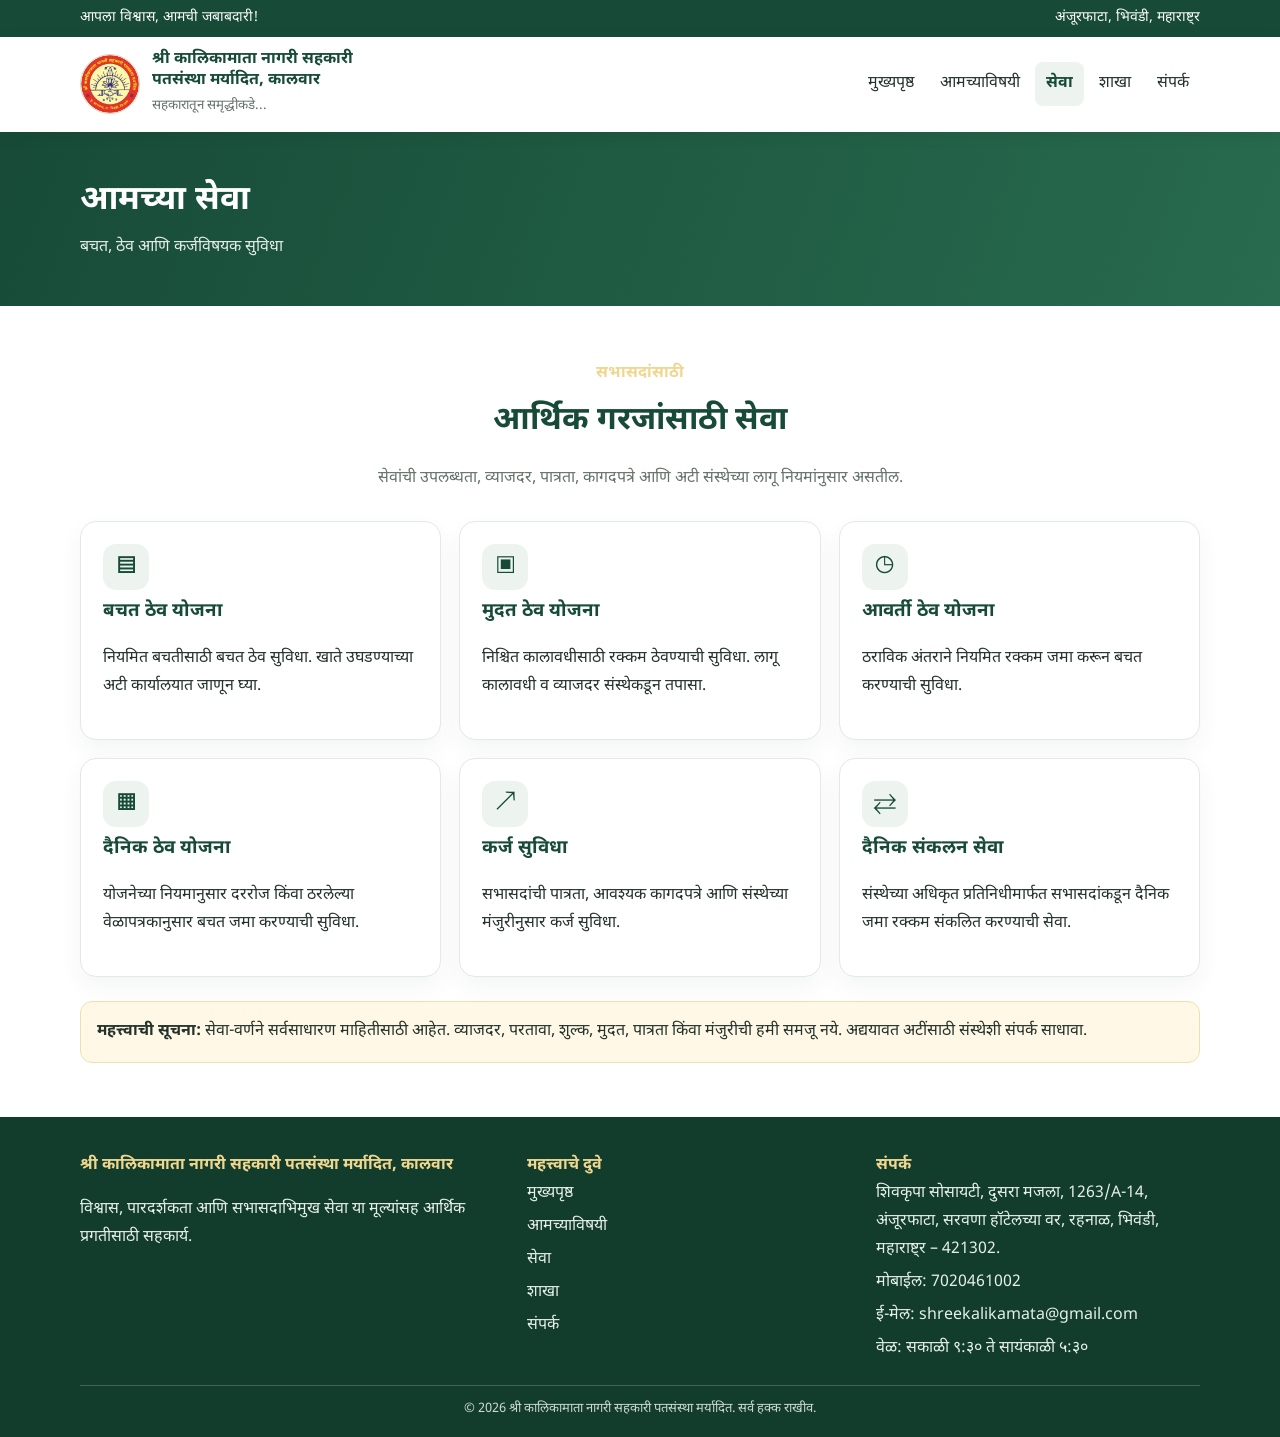
==== services.html @ c7e083fd "Add files via upload" ====
<!doctype html><html lang="mr"><head><meta charset="utf-8"><meta name="viewport" content="width=device-width,initial-scale=1"><meta name="description" content="श्री कालिकामाता नागरी सहकारी पतसंस्था मर्यादित, कालवार"><title>सेवा | श्री कालिकामाता नागरी सहकारी पतसंस्था</title><link rel="preconnect" href="https://fonts.googleapis.com"><link href="https://fonts.googleapis.com/css2?family=Noto+Sans+Devanagari:wght@400;500;600;700;800&display=swap" rel="stylesheet"><link rel="stylesheet" href="style.css"></head><body>
<div class="top"><div class="container"><span>आपला विश्वास, आमची जबाबदारी!</span><span>अंजूरफाटा, भिवंडी, महाराष्ट्र</span></div></div>
<header><div class="container navwrap"><a class="brand" href="index.html"><img class="logo" src="logo.png" alt="संस्थेचा अधिकृत लोगो"><span><strong>श्री कालिकामाता नागरी सहकारी<br>पतसंस्था मर्यादित, कालवार</strong><small>सहकारातून समृद्धीकडे...</small></span></a><button class="menu" onclick="document.querySelector('nav').classList.toggle('open')">☰ मेनू</button><nav><a class="" href="index.html">मुख्यपृष्ठ</a><a class="" href="about.html">आमच्याविषयी</a><a class="active" href="services.html">सेवा</a><a class="" href="branches.html">शाखा</a><a class="" href="contact.html">संपर्क</a></nav></div></header>

<main><section class="pagehead"><div class="container"><h1>आमच्या सेवा</h1><p>बचत, ठेव आणि कर्जविषयक सुविधा</p></div></section><section><div class="container"><div class="heading"><div class="gold">सभासदांसाठी</div><h2>आर्थिक गरजांसाठी सेवा</h2><p>सेवांची उपलब्धता, व्याजदर, पात्रता, कागदपत्रे आणि अटी संस्थेच्या लागू नियमांनुसार असतील.</p></div><div id="public-services" class="grid">
<div class="card"><div class="ico">▤</div><h3>बचत ठेव योजना</h3><p>नियमित बचतीसाठी बचत ठेव सुविधा. खाते उघडण्याच्या अटी कार्यालयात जाणून घ्या.</p></div>
<div class="card"><div class="ico">▣</div><h3>मुदत ठेव योजना</h3><p>निश्चित कालावधीसाठी रक्कम ठेवण्याची सुविधा. लागू कालावधी व व्याजदर संस्थेकडून तपासा.</p></div>
<div class="card"><div class="ico">◷</div><h3>आवर्ती ठेव योजना</h3><p>ठराविक अंतराने नियमित रक्कम जमा करून बचत करण्याची सुविधा.</p></div>
<div class="card"><div class="ico">▦</div><h3>दैनिक ठेव योजना</h3><p>योजनेच्या नियमानुसार दररोज किंवा ठरलेल्या वेळापत्रकानुसार बचत जमा करण्याची सुविधा.</p></div>
<div class="card"><div class="ico">↗</div><h3>कर्ज सुविधा</h3><p>सभासदांची पात्रता, आवश्यक कागदपत्रे आणि संस्थेच्या मंजुरीनुसार कर्ज सुविधा.</p></div>
<div class="card"><div class="ico">⇄</div><h3>दैनिक संकलन सेवा</h3><p>संस्थेच्या अधिकृत प्रतिनिधीमार्फत सभासदांकडून दैनिक जमा रक्कम संकलित करण्याची सेवा.</p></div>
</div><div class="notice" style="margin-top:24px"><b>महत्त्वाची सूचना:</b> सेवा-वर्णने सर्वसाधारण माहितीसाठी आहेत. व्याजदर, परतावा, शुल्क, मुदत, पात्रता किंवा मंजुरीची हमी समजू नये. अद्ययावत अटींसाठी संस्थेशी संपर्क साधावा.</div></div></section></main><script src="site-data.js"></script>
<footer><div class="container"><div class="footgrid"><div><div class="ftitle">श्री कालिकामाता नागरी सहकारी पतसंस्था मर्यादित, कालवार</div><p>विश्वास, पारदर्शकता आणि सभासदाभिमुख सेवा या मूल्यांसह आर्थिक प्रगतीसाठी सहकार्य.</p></div><div><div class="ftitle">महत्त्वाचे दुवे</div><div class="flinks"><a href="index.html">मुख्यपृष्ठ</a><a href="about.html">आमच्याविषयी</a><a href="services.html">सेवा</a><a href="branches.html">शाखा</a><a href="contact.html">संपर्क</a></div></div><div><div class="ftitle">संपर्क</div><div class="flinks"><span>शिवकृपा सोसायटी, दुसरा मजला, 1263/A-14, अंजूरफाटा, सरवणा हॉटेलच्या वर, रहनाळ, भिवंडी, महाराष्ट्र – 421302.</span><a href="tel:7020461002">मोबाईल: 7020461002</a><a href="mailto:shreekalikamata@gmail.com">ई-मेल: shreekalikamata@gmail.com</a><span>वेळ: सकाळी ९:३० ते सायंकाळी ५:३०</span></div></div></div><div class="copyright">© <span id="yr"></span> श्री कालिकामाता नागरी सहकारी पतसंस्था मर्यादित. सर्व हक्क राखीव.</div></div></footer><script>document.getElementById('yr').textContent=new Date().getFullYear()</script></body></html>
---- style.css ----
:root{--g:#174b38;--g2:#286b4e;--gold:#c9a54a;--ink:#24332b;--muted:#65736b;--line:#e3e9e4;--soft:#f5f7f2}
*{box-sizing:border-box}body{margin:0;font-family:'Noto Sans Devanagari',Arial,sans-serif;color:var(--ink);line-height:1.75}a{color:inherit;text-decoration:none}.container{width:min(1120px,92%);margin:auto}
.top{background:var(--g);color:#fff;padding:6px 0;font-size:14px}.top .container{display:flex;justify-content:space-between;gap:10px;flex-wrap:wrap}
header{position:sticky;top:0;background:#fff;z-index:5;box-shadow:0 3px 16px #0001}.navwrap{display:flex;align-items:center;justify-content:space-between;gap:15px;padding:12px 0}.brand{display:flex;align-items:center;gap:12px}.logo{width:60px;height:60px;object-fit:contain;border-radius:50%;border:1px solid #e7d69d;background:#fff}.brand strong{color:var(--g);line-height:1.35;display:block}.brand small{color:var(--muted)}nav{display:flex;gap:4px;flex-wrap:wrap}nav a{padding:8px 11px;border-radius:8px}nav a:hover,nav a.active{background:#edf4ef;color:var(--g);font-weight:bold}.menu{display:none;padding:8px 12px;background:white;border:1px solid var(--line);border-radius:8px}
.hero{background:linear-gradient(115deg,#123d2c,#2c7654);color:white;padding:70px 0}.hero-grid{display:grid;grid-template-columns:1.4fr .6fr;gap:30px;align-items:center}.hero h1{font-size:clamp(2rem,4.5vw,3.4rem);line-height:1.3;margin:8px 0}.hero p{color:#e2eee6;max-width:680px}.gold{color:#f0d78f;font-weight:bold}.hero-box{border:1px solid #ffffff55;background:#ffffff13;border-radius:22px;padding:28px;text-align:center}.symbol{font-size:4rem;color:#f0d78f}.btn{display:inline-block;background:var(--gold);color:#203b2b;padding:10px 18px;border-radius:9px;font-weight:bold;margin:8px 8px 0 0}.btn.alt{background:transparent;color:white;border:1px solid #ffffff88}
.pagehead{background:linear-gradient(110deg,var(--g),var(--g2));color:white;padding:40px 0}.pagehead h1{margin:0;font-size:2.1rem}.pagehead p{margin:4px 0;color:#e4eee7}
section{padding:54px 0}.soft{background:var(--soft)}.heading{text-align:center;max-width:720px;margin:0 auto 28px}.heading h2{color:var(--g);margin:5px 0;font-size:2rem}.heading p,.muted{color:var(--muted)}.grid{display:grid;grid-template-columns:repeat(3,1fr);gap:18px}.card{border:1px solid var(--line);border-radius:16px;padding:22px;box-shadow:0 10px 25px #123d2c0d;background:white}.card h3{color:var(--g);margin:6px 0}.ico{width:46px;height:46px;border-radius:13px;background:#edf4ef;color:var(--g);display:grid;place-items:center;font-size:1.5rem}.split{display:grid;grid-template-columns:1fr 1fr;gap:30px;align-items:center}.highlight{background:#f3f7f2;border-left:4px solid var(--gold);padding:22px;border-radius:0 12px 12px 0}.highlight h3{color:var(--g);margin-top:0}.notice{background:#fff8e6;border:1px solid #efdfb4;border-radius:12px;padding:16px}.info{display:grid;gap:13px}.info div{padding-bottom:10px;border-bottom:1px solid var(--line)}.info b{color:var(--g)}.form{display:grid;gap:12px}.form input,.form textarea{width:100%;padding:12px;border:1px solid #d7e0d8;border-radius:8px;font:inherit}.form textarea{min-height:110px}.form button{border:0;cursor:pointer;font:inherit}
footer{background:#123d2c;color:#e5efe8;padding:35px 0 16px}.footgrid{display:grid;grid-template-columns:1.3fr 1fr 1fr;gap:25px}.ftitle{color:#f0d78f;font-weight:bold}.flinks{display:grid;gap:5px}.copyright{text-align:center;border-top:1px solid #ffffff33;margin-top:22px;padding-top:12px;font-size:13px;color:#cbd9d0}
@media(max-width:800px){.hero-grid,.split{grid-template-columns:1fr}.grid{grid-template-columns:repeat(2,1fr)}.footgrid{grid-template-columns:1fr 1fr}}
@media(max-width:620px){.menu{display:block}nav{display:none;width:100%;flex-direction:column}nav.open{display:flex}.navwrap{flex-wrap:wrap}.brand strong{font-size:14px}.logo{width:50px;height:50px}.hero{padding:48px 0}.grid,.footgrid{grid-template-columns:1fr}section{padding:40px 0}}


.admin-wrap{display:grid;grid-template-columns:230px 1fr;gap:22px;padding:30px 0 55px}
.admin-side{background:#f2f6f2;border-radius:14px;padding:16px;height:max-content;position:sticky;top:100px}
.admin-side button{display:block;width:100%;text-align:left;padding:10px;border:0;background:transparent;border-radius:8px;font:inherit;cursor:pointer;color:var(--ink)}
.admin-side button.active,.admin-side button:hover{background:white;color:var(--g);font-weight:bold}
.admin-main{min-width:0}.admin-panel{display:none}.admin-panel.active{display:block}
.admin-form{display:grid;gap:10px;max-width:720px}.admin-form input,.admin-form textarea{width:100%;padding:11px;border:1px solid #d7e0d8;border-radius:8px;font:inherit}.admin-form textarea{min-height:90px}
.admin-actions{display:flex;gap:8px;flex-wrap:wrap}.btn.secondary{background:#e9efea;color:var(--g)}.item-row{display:flex;justify-content:space-between;align-items:flex-start;gap:12px;padding:14px;border:1px solid var(--line);border-radius:12px;margin:10px 0;background:white}.item-row p{margin:3px 0;color:var(--muted)}.item-row button{border:0;background:#fbecec;color:#9c2828;border-radius:7px;padding:7px 10px;cursor:pointer}
.status{padding:12px;border-radius:10px;background:#edf4ef;color:var(--g);margin:12px 0}.warning{background:#fff8e6;color:#6b5418;border:1px solid #efdfb4;padding:14px;border-radius:10px}
@media(max-width:760px){.admin-wrap{grid-template-columns:1fr}.admin-side{position:static;display:grid;grid-template-columns:repeat(2,1fr)}.item-row{flex-direction:column}}
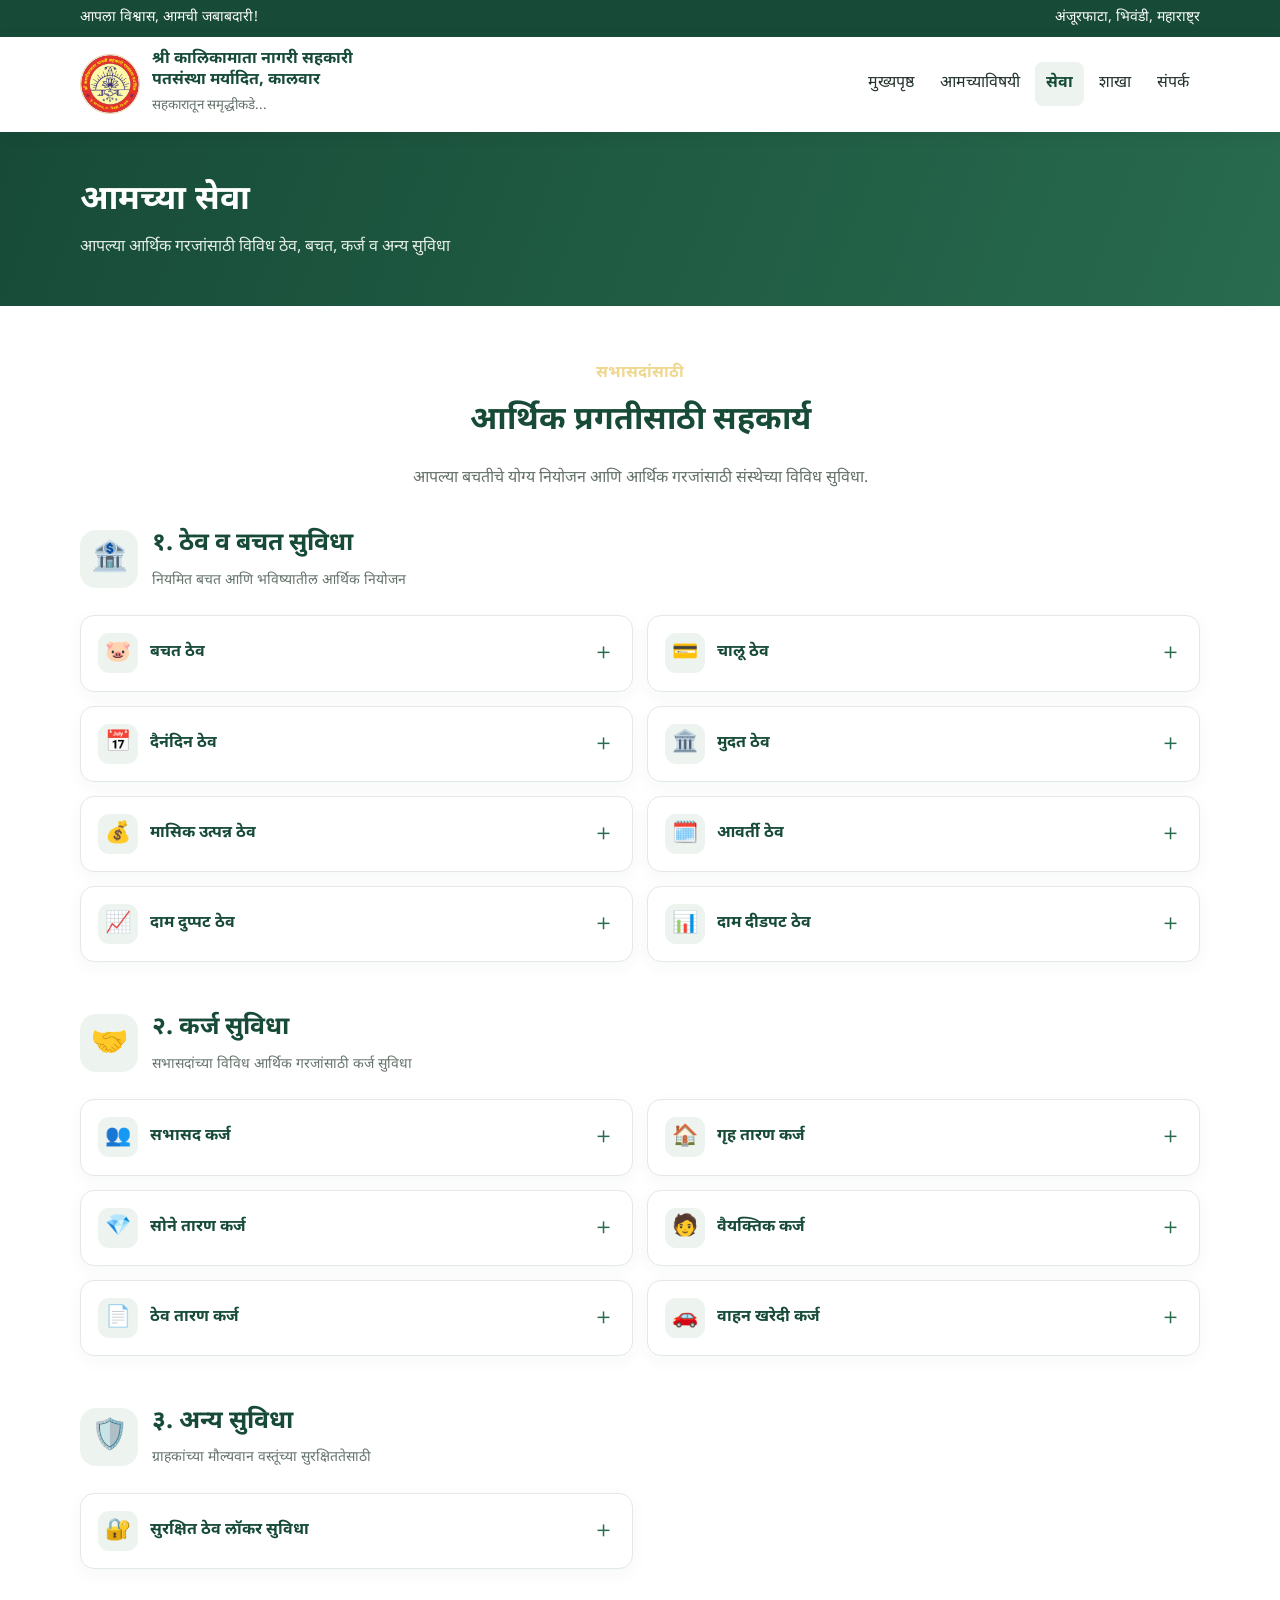
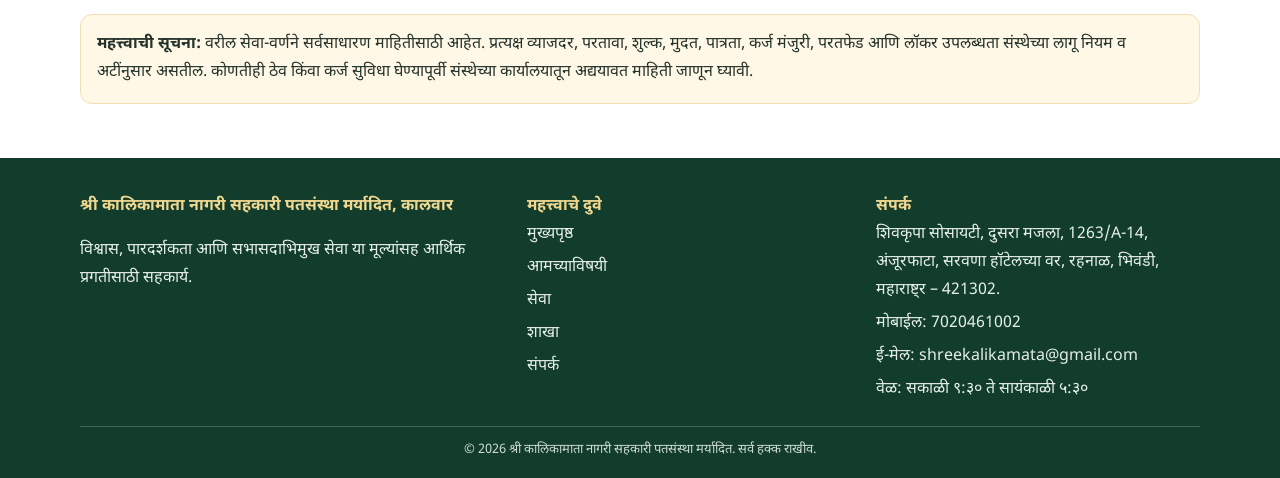
==== commit 7e22d705: "Update print statement from 'Hello' to 'Goodbye'" ====
--- a/services.html
+++ b/services.html
@@ -1,13 +1,286 @@
-<!doctype html><html lang="mr"><head><meta charset="utf-8"><meta name="viewport" content="width=device-width,initial-scale=1"><meta name="description" content="श्री कालिकामाता नागरी सहकारी पतसंस्था मर्यादित, कालवार"><title>सेवा | श्री कालिकामाता नागरी सहकारी पतसंस्था</title><link rel="preconnect" href="https://fonts.googleapis.com"><link href="https://fonts.googleapis.com/css2?family=Noto+Sans+Devanagari:wght@400;500;600;700;800&display=swap" rel="stylesheet"><link rel="stylesheet" href="style.css"></head><body>
-<div class="top"><div class="container"><span>आपला विश्वास, आमची जबाबदारी!</span><span>अंजूरफाटा, भिवंडी, महाराष्ट्र</span></div></div>
-<header><div class="container navwrap"><a class="brand" href="index.html"><img class="logo" src="logo.png" alt="संस्थेचा अधिकृत लोगो"><span><strong>श्री कालिकामाता नागरी सहकारी<br>पतसंस्था मर्यादित, कालवार</strong><small>सहकारातून समृद्धीकडे...</small></span></a><button class="menu" onclick="document.querySelector('nav').classList.toggle('open')">☰ मेनू</button><nav><a class="" href="index.html">मुख्यपृष्ठ</a><a class="" href="about.html">आमच्याविषयी</a><a class="active" href="services.html">सेवा</a><a class="" href="branches.html">शाखा</a><a class="" href="contact.html">संपर्क</a></nav></div></header>
-
-<main><section class="pagehead"><div class="container"><h1>आमच्या सेवा</h1><p>बचत, ठेव आणि कर्जविषयक सुविधा</p></div></section><section><div class="container"><div class="heading"><div class="gold">सभासदांसाठी</div><h2>आर्थिक गरजांसाठी सेवा</h2><p>सेवांची उपलब्धता, व्याजदर, पात्रता, कागदपत्रे आणि अटी संस्थेच्या लागू नियमांनुसार असतील.</p></div><div id="public-services" class="grid">
-<div class="card"><div class="ico">▤</div><h3>बचत ठेव योजना</h3><p>नियमित बचतीसाठी बचत ठेव सुविधा. खाते उघडण्याच्या अटी कार्यालयात जाणून घ्या.</p></div>
-<div class="card"><div class="ico">▣</div><h3>मुदत ठेव योजना</h3><p>निश्चित कालावधीसाठी रक्कम ठेवण्याची सुविधा. लागू कालावधी व व्याजदर संस्थेकडून तपासा.</p></div>
-<div class="card"><div class="ico">◷</div><h3>आवर्ती ठेव योजना</h3><p>ठराविक अंतराने नियमित रक्कम जमा करून बचत करण्याची सुविधा.</p></div>
-<div class="card"><div class="ico">▦</div><h3>दैनिक ठेव योजना</h3><p>योजनेच्या नियमानुसार दररोज किंवा ठरलेल्या वेळापत्रकानुसार बचत जमा करण्याची सुविधा.</p></div>
-<div class="card"><div class="ico">↗</div><h3>कर्ज सुविधा</h3><p>सभासदांची पात्रता, आवश्यक कागदपत्रे आणि संस्थेच्या मंजुरीनुसार कर्ज सुविधा.</p></div>
-<div class="card"><div class="ico">⇄</div><h3>दैनिक संकलन सेवा</h3><p>संस्थेच्या अधिकृत प्रतिनिधीमार्फत सभासदांकडून दैनिक जमा रक्कम संकलित करण्याची सेवा.</p></div>
-</div><div class="notice" style="margin-top:24px"><b>महत्त्वाची सूचना:</b> सेवा-वर्णने सर्वसाधारण माहितीसाठी आहेत. व्याजदर, परतावा, शुल्क, मुदत, पात्रता किंवा मंजुरीची हमी समजू नये. अद्ययावत अटींसाठी संस्थेशी संपर्क साधावा.</div></div></section></main><script src="site-data.js"></script>
-<footer><div class="container"><div class="footgrid"><div><div class="ftitle">श्री कालिकामाता नागरी सहकारी पतसंस्था मर्यादित, कालवार</div><p>विश्वास, पारदर्शकता आणि सभासदाभिमुख सेवा या मूल्यांसह आर्थिक प्रगतीसाठी सहकार्य.</p></div><div><div class="ftitle">महत्त्वाचे दुवे</div><div class="flinks"><a href="index.html">मुख्यपृष्ठ</a><a href="about.html">आमच्याविषयी</a><a href="services.html">सेवा</a><a href="branches.html">शाखा</a><a href="contact.html">संपर्क</a></div></div><div><div class="ftitle">संपर्क</div><div class="flinks"><span>शिवकृपा सोसायटी, दुसरा मजला, 1263/A-14, अंजूरफाटा, सरवणा हॉटेलच्या वर, रहनाळ, भिवंडी, महाराष्ट्र – 421302.</span><a href="tel:7020461002">मोबाईल: 7020461002</a><a href="mailto:shreekalikamata@gmail.com">ई-मेल: shreekalikamata@gmail.com</a><span>वेळ: सकाळी ९:३० ते सायंकाळी ५:३०</span></div></div></div><div class="copyright">© <span id="yr"></span> श्री कालिकामाता नागरी सहकारी पतसंस्था मर्यादित. सर्व हक्क राखीव.</div></div></footer><script>document.getElementById('yr').textContent=new Date().getFullYear()</script></body></html>+
+<!doctype html>
+<html lang="mr">
+<head>
+<meta charset="utf-8">
+<meta name="viewport" content="width=device-width,initial-scale=1">
+<meta name="description" content="श्री कालिकामाता नागरी सहकारी पतसंस्था मर्यादित, कालवार यांच्या ठेव, बचत, कर्ज व अन्य सुविधा.">
+<title>आमच्या सेवा | श्री कालिकामाता नागरी सहकारी पतसंस्था</title>
+<link rel="preconnect" href="https://fonts.googleapis.com">
+<link href="https://fonts.googleapis.com/css2?family=Noto+Sans+Devanagari:wght@400;500;600;700;800&display=swap" rel="stylesheet">
+<link rel="stylesheet" href="style.css">
+<style>
+.service-group{margin:30px 0 45px}
+.group-title{display:flex;align-items:center;gap:14px;margin-bottom:20px}
+.group-icon{width:58px;height:58px;display:grid;place-items:center;background:#edf4ef;border-radius:16px;font-size:30px}
+.group-title h2{color:var(--g);margin:0;font-size:1.55rem}
+.group-title p{margin:2px 0;color:var(--muted);font-size:14px}
+.service-list{display:grid;grid-template-columns:repeat(2,minmax(0,1fr));gap:14px}
+.service-item{border:1px solid var(--line);border-radius:14px;background:white;overflow:hidden;box-shadow:0 5px 18px #123d2c0a}
+.service-item summary{list-style:none;cursor:pointer;padding:17px;display:flex;align-items:center;gap:12px;font-weight:700;color:var(--g)}
+.service-item summary::-webkit-details-marker{display:none}
+.service-item summary:after{content:"＋";margin-left:auto;font-size:23px;color:var(--g2);font-weight:400}
+.service-item[open] summary:after{content:"−"}
+.service-item summary:hover{background:#f5f8f5}
+.service-icon{width:40px;height:40px;flex-shrink:0;display:grid;place-items:center;background:#edf4ef;border-radius:11px;font-size:21px}
+.service-description{padding:0 18px 19px 70px;color:var(--muted);line-height:1.9;font-size:15px}
+.service-description p{margin:0}
+.service-note{margin-top:28px}
+@media(max-width:650px){.service-list{grid-template-columns:1fr}.group-title h2{font-size:1.25rem}.service-description{padding-left:18px}.service-item summary{padding:14px}}
+</style>
+</head>
+
+<body>
+
+<div class="top">
+ <div class="container">
+  <span>आपला विश्वास, आमची जबाबदारी!</span>
+  <span>अंजूरफाटा, भिवंडी, महाराष्ट्र</span>
+ </div>
+</div>
+
+<header>
+ <div class="container navwrap">
+  <a class="brand" href="index.html">
+   <img class="logo" src="logo.png" alt="संस्थेचा अधिकृत लोगो">
+   <span>
+    <strong>श्री कालिकामाता नागरी सहकारी<br>पतसंस्था मर्यादित, कालवार</strong>
+    <small>सहकारातून समृद्धीकडे...</small>
+   </span>
+  </a>
+  <button class="menu" onclick="document.querySelector('nav').classList.toggle('open')">☰ मेनू</button>
+  <nav>
+   <a href="index.html">मुख्यपृष्ठ</a>
+   <a href="about.html">आमच्याविषयी</a>
+   <a class="active" href="services.html">सेवा</a>
+   <a href="branches.html">शाखा</a>
+   <a href="contact.html">संपर्क</a>
+  </nav>
+ </div>
+</header>
+
+<main>
+
+<section class="pagehead">
+ <div class="container">
+  <h1>आमच्या सेवा</h1>
+  <p>आपल्या आर्थिक गरजांसाठी विविध ठेव, बचत, कर्ज व अन्य सुविधा</p>
+ </div>
+</section>
+
+<section>
+ <div class="container">
+
+  <div class="heading">
+   <div class="gold">सभासदांसाठी</div>
+   <h2>आर्थिक प्रगतीसाठी सहकार्य</h2>
+   <p>आपल्या बचतीचे योग्य नियोजन आणि आर्थिक गरजांसाठी संस्थेच्या विविध सुविधा.</p>
+  </div>
+
+  <!-- 1. ठेव व बचत सुविधा -->
+  <div class="service-group">
+   <div class="group-title">
+    <div class="group-icon">🏦</div>
+    <div>
+     <h2>१. ठेव व बचत सुविधा</h2>
+     <p>नियमित बचत आणि भविष्यातील आर्थिक नियोजन</p>
+    </div>
+   </div>
+
+   <div class="service-list">
+
+    <details class="service-item">
+     <summary><span class="service-icon">🐷</span>बचत ठेव</summary>
+     <div class="service-description">
+      <p>बचत ही आर्थिक स्थैर्याची पहिली पायरी आहे. ग्राहकांना नियमित बचतीची सवय लागावी आणि भविष्यातील आर्थिक गरजांसाठी निधी उपलब्ध व्हावा, या उद्देशाने बचत ठेव सुविधा उपलब्ध आहे. ग्राहक आपल्या सोयीनुसार बचत रक्कम जमा करू शकतात. दैनंदिन जीवनातील खर्चाचे नियोजन, आकस्मिक गरजांसाठी आर्थिक तरतूद आणि भविष्यातील उद्दिष्टे साध्य करण्यासाठी ही सुविधा उपयुक्त ठरते. खाते उघडणे, व्यवहार आणि ठेवींसंबंधी अटी संस्थेच्या नियमानुसार असतील.</p>
+     </div>
+    </details>
+
+    <details class="service-item">
+     <summary><span class="service-icon">💳</span>चालू ठेव</summary>
+     <div class="service-description">
+      <p>नियमित आर्थिक व्यवहार करणारे व्यापारी, व्यावसायिक, उद्योजक तसेच इतर पात्र ग्राहक यांच्यासाठी चालू ठेव खाते सुविधा उपलब्ध आहे. व्यवसायातील दैनंदिन आर्थिक व्यवहार, रक्कम जमा करणे आणि आवश्यकतेनुसार पैसे काढणे यासाठी ही सुविधा उपयुक्त आहे. ग्राहकांना आपल्या आर्थिक व्यवहारांचे नियोजन सुलभपणे करता यावे, हा या सुविधेचा उद्देश आहे. व्यवहारांच्या अटी, मर्यादा आणि लागू शुल्क संस्थेच्या नियमांनुसार असतील.</p>
+     </div>
+    </details>
+
+    <details class="service-item">
+     <summary><span class="service-icon">📅</span>दैनंदिन ठेव</summary>
+     <div class="service-description">
+      <p>दररोज थोडी-थोडी बचत करून भविष्यासाठी आर्थिक निधी निर्माण करू इच्छिणाऱ्या ग्राहकांसाठी दैनंदिन ठेव योजना उपयुक्त आहे. लहान व्यापारी, दुकानदार, व्यावसायिक आणि रोज उत्पन्न मिळविणाऱ्या व्यक्तींना त्यांच्या उत्पन्नातून नियमित बचत करता यावी, हा या योजनेचा मुख्य उद्देश आहे. ग्राहकांना योजनेच्या नियमानुसार दररोज ठरावीक रक्कम जमा करता येते. अधिकृत प्रतिनिधीमार्फत दैनंदिन ठेव संकलनाची सोय उपलब्ध असल्यास तिचा लाभ घेता येतो.</p>
+     </div>
+    </details>
+
+    <details class="service-item">
+     <summary><span class="service-icon">🏛️</span>मुदत ठेव</summary>
+     <div class="service-description">
+      <p>आपल्या बचतीची रक्कम ठरावीक कालावधीसाठी जमा करून त्यावर नियमानुसार व्याज मिळवू इच्छिणाऱ्या ग्राहकांसाठी मुदत ठेव योजना उपलब्ध आहे. या योजनेमध्ये ग्राहक एकरकमी रक्कम निश्चित कालावधीसाठी जमा करू शकतात. ठेवीची मुदत, लागू व्याजदर, व्याज देयकाची पद्धत आणि परिपक्वता रक्कम याबाबतची माहिती ठेव करताना दिली जाते. भविष्यातील मोठ्या आर्थिक गरजा आणि बचतीचे योग्य व्यवस्थापन करण्यासाठी ही योजना उपयुक्त आहे.</p>
+     </div>
+    </details>
+
+    <details class="service-item">
+     <summary><span class="service-icon">💰</span>मासिक उत्पन्न ठेव</summary>
+     <div class="service-description">
+      <p>एकरकमी रक्कम ठेवीच्या स्वरूपात जमा करून त्यावर नियमानुसार मासिक व्याज उत्पन्न मिळवू इच्छिणाऱ्या ग्राहकांसाठी ही योजना उपयुक्त आहे. नियमित मासिक उत्पन्नाची गरज असलेल्या व्यक्तींना आपल्या बचतीचे नियोजन करण्यासाठी या योजनेचा लाभ घेता येतो. ठेवीची रक्कम, कालावधी, लागू व्याजदर आणि मासिक व्याज देयकाच्या अटी संस्थेच्या नियमानुसार निश्चित केल्या जातात. ठेव करण्यापूर्वी योजनेची संपूर्ण माहिती कार्यालयातून जाणून घ्यावी.</p>
+     </div>
+    </details>
+
+    <details class="service-item">
+     <summary><span class="service-icon">🗓️</span>आवर्ती ठेव</summary>
+     <div class="service-description">
+      <p>दर महिन्याला ठरावीक रक्कम जमा करून भविष्यासाठी मोठी बचत निर्माण करण्याची इच्छा असलेल्या ग्राहकांसाठी आवर्ती ठेव योजना उपलब्ध आहे. या योजनेद्वारे ग्राहक आपल्या उत्पन्नातून नियमित मासिक बचत करू शकतात. लहान रकमेपासून बचतीची सुरुवात करून ठरावीक मुदतीनंतर एकत्रित निधी तयार करता येतो. मुलांचे शिक्षण, कौटुंबिक गरजा आणि भविष्यातील आर्थिक उद्दिष्टांसाठी ही योजना उपयुक्त ठरू शकते. ठेवीचा कालावधी व व्याजदर संस्थेच्या नियमांनुसार असतील.</p>
+     </div>
+    </details>
+
+    <details class="service-item">
+     <summary><span class="service-icon">📈</span>दाम दुप्पट ठेव</summary>
+     <div class="service-description">
+      <p>ठरावीक कालावधीत मूळ ठेवीच्या दुप्पट रकमेचे उद्दिष्ट ठेवणाऱ्या ग्राहकांसाठी ही ठेव योजना उपलब्ध आहे. ग्राहक एकरकमी रक्कम जमा करून संस्थेने निश्चित केलेल्या कालावधीपर्यंत ठेवू शकतात. लागू व्याजदर आणि ठेवीच्या कालावधीनुसार परिपक्वतेवेळी मिळणारी रक्कम निश्चित होते. भविष्यातील आर्थिक उद्दिष्टांसाठी दीर्घकालीन बचतीचा विचार करणाऱ्या ग्राहकांना ही योजना उपयुक्त ठरू शकते. प्रत्यक्ष परिपक्वता रक्कम व कालावधी ठेव करताना निश्चित केलेल्या अटींवर अवलंबून असतील.</p>
+     </div>
+    </details>
+
+    <details class="service-item">
+     <summary><span class="service-icon">📊</span>दाम दीडपट ठेव</summary>
+     <div class="service-description">
+      <p>ठरावीक कालावधीसाठी एकरकमी रक्कम जमा करून परिपक्वतेवेळी मूळ ठेवीच्या दीडपट रकमेचे उद्दिष्ट ठेवणाऱ्या ग्राहकांसाठी ही योजना उपलब्ध आहे. ग्राहकांना आपल्या बचतीचे नियोजन निश्चित कालावधीसाठी करता येते. या योजनेमध्ये ठेवीची रक्कम, मुदत, लागू व्याजदर आणि परिपक्वता रक्कम संस्थेच्या नियम व अटींनुसार निश्चित केली जाते. भविष्यातील नियोजित खर्चासाठी निधी तयार करण्याच्या दृष्टीने ही योजना उपयुक्त ठरू शकते.</p>
+     </div>
+    </details>
+
+   </div>
+  </div>
+
+  <!-- 2. कर्ज सुविधा -->
+  <div class="service-group">
+   <div class="group-title">
+    <div class="group-icon">🤝</div>
+    <div>
+     <h2>२. कर्ज सुविधा</h2>
+     <p>सभासदांच्या विविध आर्थिक गरजांसाठी कर्ज सुविधा</p>
+    </div>
+   </div>
+
+   <div class="service-list">
+
+    <details class="service-item">
+     <summary><span class="service-icon">👥</span>सभासद कर्ज</summary>
+     <div class="service-description">
+      <p>संस्थेच्या सभासदांना त्यांच्या वैयक्तिक, कौटुंबिक, व्यावसायिक किंवा इतर आवश्यक आर्थिक गरजा पूर्ण करण्यासाठी सभासद कर्ज सुविधा उपलब्ध करून दिली जाते. सभासदांना आर्थिक अडचणीच्या काळात योग्य आर्थिक मदत मिळावी आणि त्यांच्या गरजेनुसार कर्जाची सुविधा उपलब्ध व्हावी, हा या सेवेचा उद्देश आहे. कर्जाची रक्कम, पात्रता, आवश्यक कागदपत्रे, जामीनदार, व्याजदर आणि परतफेडीचा कालावधी संस्थेच्या नियम व धोरणांनुसार निश्चित केला जातो.</p>
+     </div>
+    </details>
+
+    <details class="service-item">
+     <summary><span class="service-icon">🏠</span>गृह तारण कर्ज</summary>
+     <div class="service-description">
+      <p>घर खरेदी, घर दुरुस्ती, बांधकाम किंवा इतर पात्र गृहविषयक आर्थिक गरजांसाठी गृह तारण कर्ज सुविधा उपलब्ध आहे. या सुविधेमध्ये पात्र मालमत्ता तारण म्हणून स्वीकारून संस्थेच्या नियम व अटींनुसार कर्ज दिले जाऊ शकते. ग्राहकांच्या आर्थिक गरजांचा विचार करून कर्ज अर्ज, मालमत्तेची कागदपत्रे, मूल्यांकन, परतफेड क्षमता आणि इतर आवश्यक बाबींची तपासणी केली जाते. कर्ज मंजुरी संस्थेच्या नियमानुसार केली जाते.</p>
+     </div>
+    </details>
+
+    <details class="service-item">
+     <summary><span class="service-icon">💎</span>सोने तारण कर्ज</summary>
+     <div class="service-description">
+      <p>अचानक उद्भवणाऱ्या आर्थिक गरजा किंवा तातडीच्या खर्चासाठी पात्र सोन्याचे दागिने तारण ठेवून कर्ज घेण्याची सुविधा उपलब्ध आहे. या सुविधेमुळे ग्राहकांना सोन्याच्या दागिन्यांच्या मूल्याच्या आधारे संस्थेच्या नियमानुसार आर्थिक मदत मिळू शकते. कर्जाची पात्रता, सोन्याचे मूल्यांकन, मंजूर रक्कम, व्याजदर, परतफेडीचा कालावधी आणि तारणासंबंधी अटी यांची माहिती ग्राहकांना कर्ज मंजुरीपूर्वी दिली जाते.</p>
+     </div>
+    </details>
+
+    <details class="service-item">
+     <summary><span class="service-icon">🧑</span>वैयक्तिक कर्ज</summary>
+     <div class="service-description">
+      <p>वैयक्तिक तसेच कौटुंबिक आर्थिक गरजा पूर्ण करण्यासाठी पात्र ग्राहकांना वैयक्तिक कर्ज सुविधा उपलब्ध करून दिली जाते. शिक्षण, वैद्यकीय खर्च, कौटुंबिक जबाबदाऱ्या किंवा इतर आवश्यक कारणांसाठी ग्राहक या सुविधेचा विचार करू शकतात. कर्ज मंजुरीसाठी अर्जदाराची आर्थिक परिस्थिती, उत्पन्न, परतफेड क्षमता, आवश्यक कागदपत्रे आणि संस्थेचे नियम विचारात घेतले जातात. मंजूर कर्जाची रक्कम आणि परतफेडीच्या अटी संस्थेच्या धोरणानुसार निश्चित केल्या जातात.</p>
+     </div>
+    </details>
+
+    <details class="service-item">
+     <summary><span class="service-icon">📄</span>ठेव तारण कर्ज</summary>
+     <div class="service-description">
+      <p>संस्थेमध्ये पात्र ठेव असलेल्या ग्राहकांसाठी ठेवीच्या तारणावर कर्ज घेण्याची सुविधा उपलब्ध आहे. ठेवीची रक्कम, तिचा कालावधी आणि संस्थेच्या नियमानुसार पात्र कर्ज रक्कम निश्चित केली जाते. स्वतःची ठेव मुदतपूर्व मोडण्याऐवजी आवश्यक आर्थिक गरजांसाठी या सुविधेचा विचार करता येतो. कर्जाचा व्याजदर, परतफेडीच्या अटी, तारणाची प्रक्रिया आणि इतर नियम ग्राहकांना व्यवहारापूर्वी स्पष्ट केले जातात.</p>
+     </div>
+    </details>
+
+    <details class="service-item">
+     <summary><span class="service-icon">🚗</span>वाहन खरेदी कर्ज</summary>
+     <div class="service-description">
+      <p>दुचाकी किंवा चारचाकी वाहन खरेदी करण्याची इच्छा असलेल्या पात्र ग्राहकांसाठी वाहन खरेदी कर्ज सुविधा उपलब्ध आहे. वैयक्तिक वापरासाठी किंवा आवश्यक व्यावसायिक कारणांसाठी वाहन खरेदी करताना आर्थिक मदत मिळावी, हा या सुविधेचा उद्देश आहे. अर्जदाराची आर्थिक पात्रता, वाहनाची किंमत, आवश्यक कागदपत्रे आणि परतफेड क्षमता यांचा विचार करून कर्ज मंजुरीची प्रक्रिया केली जाते. कर्जाची रक्कम, व्याजदर, मुदत आणि हप्त्यांच्या अटी संस्थेच्या नियमानुसार निश्चित केल्या जातात.</p>
+     </div>
+    </details>
+
+   </div>
+  </div>
+
+  <!-- 3. अन्य सुविधा -->
+  <div class="service-group">
+   <div class="group-title">
+    <div class="group-icon">🛡️</div>
+    <div>
+     <h2>३. अन्य सुविधा</h2>
+     <p>ग्राहकांच्या मौल्यवान वस्तूंच्या सुरक्षिततेसाठी</p>
+    </div>
+   </div>
+
+   <div class="service-list">
+    <details class="service-item">
+     <summary><span class="service-icon">🔐</span>सुरक्षित ठेव लॉकर सुविधा</summary>
+     <div class="service-description">
+      <p>ग्राहकांच्या मौल्यवान वस्तू, महत्त्वाची कागदपत्रे, दागिने आणि इतर आवश्यक वस्तू सुरक्षितपणे जतन करण्यासाठी सुरक्षित ठेव लॉकर सुविधा उपलब्ध करून देण्यात येते. घरामध्ये मौल्यवान वस्तू ठेवण्याऐवजी सुरक्षित जागेवर त्या जतन करण्याची सुविधा ग्राहकांना मिळते. लॉकर वापरण्याची प्रक्रिया, उपलब्धता, शुल्क, अटी व नियम यांची माहिती संस्थेकडून दिली जाते. ग्राहकांच्या मौल्यवान वस्तूंच्या सुरक्षिततेला महत्त्व देऊन ही सुविधा संस्थेच्या लागू धोरणांनुसार चालवली जाते.</p>
+     </div>
+    </details>
+   </div>
+  </div>
+
+  <div class="notice service-note">
+   <b>महत्त्वाची सूचना:</b>
+   वरील सेवा-वर्णने सर्वसाधारण माहितीसाठी आहेत. प्रत्यक्ष व्याजदर, परतावा, शुल्क, मुदत, पात्रता, कर्ज मंजुरी, परतफेड आणि लॉकर उपलब्धता संस्थेच्या लागू नियम व अटींनुसार असतील. कोणतीही ठेव किंवा कर्ज सुविधा घेण्यापूर्वी संस्थेच्या कार्यालयातून अद्ययावत माहिती जाणून घ्यावी.
+  </div>
+
+ </div>
+</section>
+</main>
+
+<footer>
+ <div class="container">
+  <div class="footgrid">
+   <div>
+    <div class="ftitle">श्री कालिकामाता नागरी सहकारी पतसंस्था मर्यादित, कालवार</div>
+    <p>विश्वास, पारदर्शकता आणि सभासदाभिमुख सेवा या मूल्यांसह आर्थिक प्रगतीसाठी सहकार्य.</p>
+   </div>
+   <div>
+    <div class="ftitle">महत्त्वाचे दुवे</div>
+    <div class="flinks">
+     <a href="index.html">मुख्यपृष्ठ</a>
+     <a href="about.html">आमच्याविषयी</a>
+     <a href="services.html">सेवा</a>
+     <a href="branches.html">शाखा</a>
+     <a href="contact.html">संपर्क</a>
+    </div>
+   </div>
+   <div>
+    <div class="ftitle">संपर्क</div>
+    <div class="flinks">
+     <span>शिवकृपा सोसायटी, दुसरा मजला, 1263/A-14, अंजूरफाटा, सरवणा हॉटेलच्या वर, रहनाळ, भिवंडी, महाराष्ट्र – 421302.</span>
+     <a href="tel:7020461002">मोबाईल: 7020461002</a>
+     <a href="mailto:shreekalikamata@gmail.com">ई-मेल: shreekalikamata@gmail.com</a>
+     <span>वेळ: सकाळी ९:३० ते सायंकाळी ५:३०</span>
+    </div>
+   </div>
+  </div>
+  <div class="copyright">
+   © <span id="yr"></span> श्री कालिकामाता नागरी सहकारी पतसंस्था मर्यादित. सर्व हक्क राखीव.
+  </div>
+ </div>
+</footer>
+
+<script>
+document.getElementById('yr').textContent = new Date().getFullYear();
+
+// एकावेळी एकच सेवा उघडी राहील
+document.querySelectorAll('.service-item').forEach(item => {
+ item.addEventListener('toggle', () => {
+  if (item.open) {
+   document.querySelectorAll('.service-item').forEach(other => {
+    if (other !== item) other.open = false;
+   });
+  }
+ });
+});
+</script>
+
+</body>
+</html>
